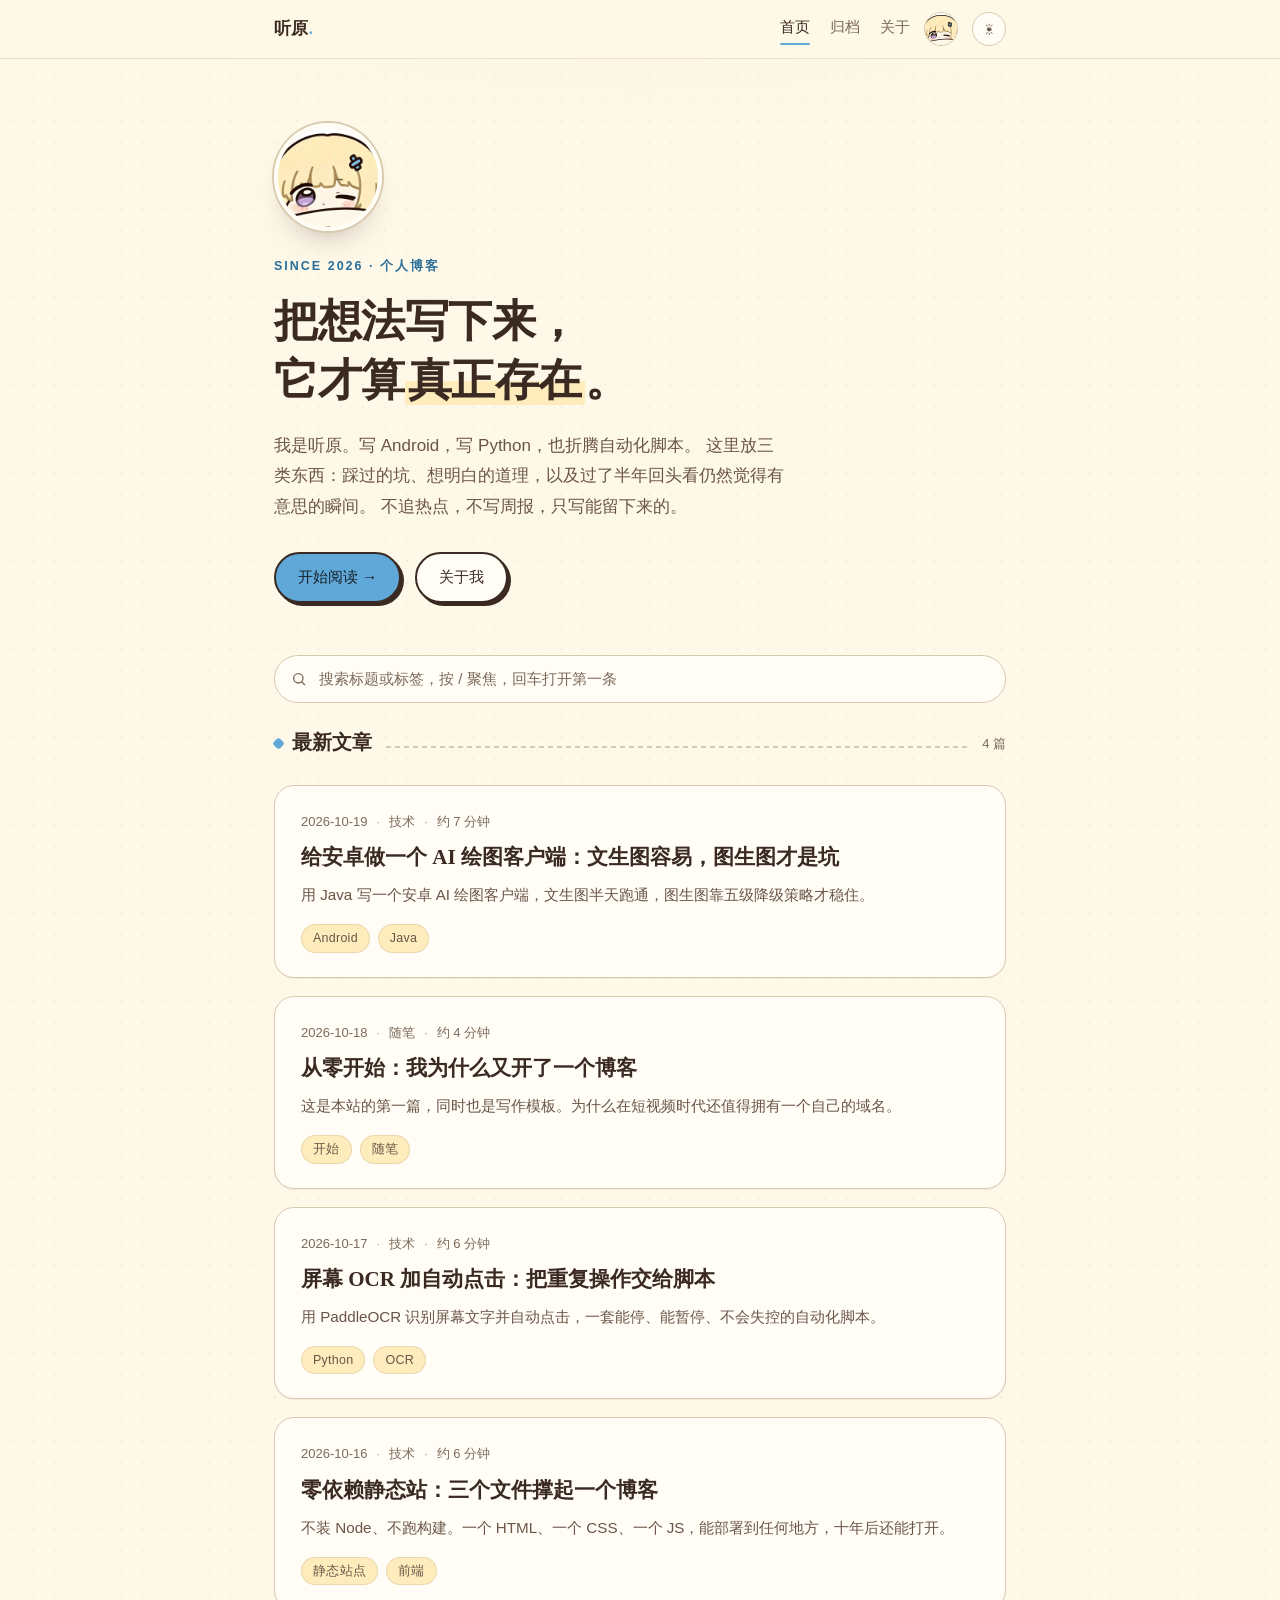
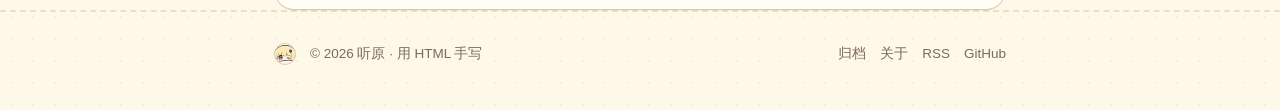
==== index.html @ a39053a0 "init blog: 静态博客 + 工具链" ====
<!DOCTYPE html>
<html lang="zh-CN" data-theme="light">
<head>
<meta charset="UTF-8">
<meta name="viewport" content="width=device-width, initial-scale=1">
<meta name="theme-color" content="#FEF8E8" id="theme-color">
<meta name="author" content="听原">
<script>/* 首屏前应用主题，避免深色模式闪白 */
(function(){try{var t=localStorage.getItem('yg-blog-theme')||(window.matchMedia('(prefers-color-scheme: dark)').matches?'dark':'light');document.documentElement.setAttribute('data-theme',t);}catch(e){}})();
</script>
<title>听原的博客 · 记录那些值得写下来的东西</title>
<meta name="description" content="听原的个人博客，写 Android、Python 与自动化，也写想明白的道理。">
<link rel="icon" href="assets/img/favicon.png" type="image/png">
<!-- Open Graph / 社交分享预览 -->
<meta property="og:type" content="website">
<meta property="og:site_name" content="听原的博客">
<meta property="og:title" content="听原的博客 · 记录那些值得写下来的东西">
<meta property="og:description" content="听原的个人博客，写 Android、Python 与自动化，也写想明白的道理。">
<meta property="og:url" content="https://wqxapi.loc.cc/">
<meta property="og:image" content="https://wqxapi.loc.cc/assets/img/og-cover.png">
<meta property="og:image:width" content="1200">
<meta property="og:image:height" content="630">
<meta property="og:image:alt" content="听原的博客 · 奶油底色上的手写博客封面">
<meta property="og:locale" content="zh_CN">
<meta name="twitter:card" content="summary_large_image">
<meta name="twitter:title" content="听原的博客 · 记录那些值得写下来的东西">
<meta name="twitter:description" content="听原的个人博客，写 Android、Python 与自动化，也写想明白的道理。">
<meta name="twitter:image" content="https://wqxapi.loc.cc/assets/img/og-cover.png">
<link rel="alternate" type="application/rss+xml" title="听原的博客" href="https://wqxapi.loc.cc/feed.xml">
<link rel="canonical" href="https://wqxapi.loc.cc/">
<link rel="stylesheet" href="assets/style.css">
<script type="application/ld+json">
{
  "@context": "https://schema.org",
  "@type": "Blog",
  "name": "听原的博客",
  "url": "https://wqxapi.loc.cc/",
  "description": "听原的个人博客，写 Android、Python 与自动化，也写想明白的道理。",
  "inLanguage": "zh-CN",
  "image": "https://wqxapi.loc.cc/assets/img/og-cover.png",
  "author": {
    "@type": "Person",
    "name": "听原",
    "url": "https://github.com/Wenquxing884"
  }
}
</script>
</head>
<body>
<a class="skip-link" href="#main">跳到正文</a>
<div class="progress" aria-hidden="true"></div>

<nav class="nav">
  <div class="nav-inner">
    <a class="brand" href="index.html"><span class="brand-name">听原<i>.</i></span></a>
    <div class="nav-links">
      <a href="index.html" aria-current="page">首页</a>
      <a href="archive.html">归档</a>
      <a href="about.html">关于</a>
    </div>
    <a class="nav-avatar" href="about.html" aria-label="关于我">
      <img src="assets/img/avatar.webp" alt="" width="34" height="34">
    </a>
    <button class="theme-btn" type="button" aria-label="切换主题">☀</button>
  </div>
</nav>

<main class="wrap" id="main">
  <header class="hero">
    <img class="hero-avatar" src="assets/img/avatar.webp"
         alt="Q 版金发女孩从印着小熊的米色被子里探出头，露出紫色大眼睛和脸颊腮红，头上别着蓝色十字发夹"
         width="108" height="108">
    <p class="eyebrow">Since 2026 · 个人博客</p>
    <h1>把想法写下来，<br>它才算<em>真正存在</em>。</h1>
    <p class="lede">
      我是听原。写 Android，写 Python，也折腾自动化脚本。
      这里放三类东西：踩过的坑、想明白的道理，以及过了半年回头看仍然觉得有意思的瞬间。
      不追热点，不写周报，只写能留下来的。
    </p>
    <div class="hero-actions">
      <a class="btn" href="#posts">开始阅读 →</a>
      <a class="btn ghost" href="about.html">关于我</a>
    </div>
  </header>

  <div class="search" role="search">
    <svg class="icon" viewBox="0 0 24 24" width="16" height="16" fill="none" stroke="currentColor" stroke-width="2" stroke-linecap="round" aria-hidden="true"><circle cx="11" cy="11" r="7"/><path d="M20.5 20.5 16 16"/></svg>
    <input type="search" placeholder="搜索标题或标签，按 / 聚焦，回车打开第一条" data-search aria-label="搜索文章">
    <span class="hint" data-search-note aria-live="polite"></span>
  </div>
  <p class="search-empty" data-search-empty hidden>没有匹配的文章，换个词试试。</p>

  <div class="section-head">
    <h2>最新文章</h2>
    <div class="rule"></div>
    <span class="count">4 篇</span>
  </div>

  <section id="posts">
        <div class="post-list">

      <a class="card" href="posts/android-ai-image-studio.html">
        <div class="card-meta">
          <time datetime="2026-10-19">2026-10-19</time>
          <span class="dot">·</span><span>技术</span>
          <span class="dot">·</span><span>约 7 分钟</span>
        </div>
        <h3>给安卓做一个 AI 绘图客户端：文生图容易，图生图才是坑</h3>
        <p>用 Java 写一个安卓 AI 绘图客户端，文生图半天跑通，图生图靠五级降级策略才稳住。</p>
        <div class="tags"><span class="tag">Android</span><span class="tag">Java</span></div>
      </a>

      <a class="card" href="posts/hello-world.html">
        <div class="card-meta">
          <time datetime="2026-10-18">2026-10-18</time>
          <span class="dot">·</span><span>随笔</span>
          <span class="dot">·</span><span>约 4 分钟</span>
        </div>
        <h3>从零开始：我为什么又开了一个博客</h3>
        <p>这是本站的第一篇，同时也是写作模板。为什么在短视频时代还值得拥有一个自己的域名。</p>
        <div class="tags"><span class="tag">开始</span><span class="tag">随笔</span></div>
      </a>

      <a class="card" href="posts/text-recognition-clicker.html">
        <div class="card-meta">
          <time datetime="2026-10-17">2026-10-17</time>
          <span class="dot">·</span><span>技术</span>
          <span class="dot">·</span><span>约 6 分钟</span>
        </div>
        <h3>屏幕 OCR 加自动点击：把重复操作交给脚本</h3>
        <p>用 PaddleOCR 识别屏幕文字并自动点击，一套能停、能暂停、不会失控的自动化脚本。</p>
        <div class="tags"><span class="tag">Python</span><span class="tag">OCR</span></div>
      </a>

      <a class="card" href="posts/build-with-zero-deps.html">
        <div class="card-meta">
          <time datetime="2026-10-16">2026-10-16</time>
          <span class="dot">·</span><span>技术</span>
          <span class="dot">·</span><span>约 6 分钟</span>
        </div>
        <h3>零依赖静态站：三个文件撑起一个博客</h3>
        <p>不装 Node、不跑构建。一个 HTML、一个 CSS、一个 JS，能部署到任何地方，十年后还能打开。</p>
        <div class="tags"><span class="tag">静态站点</span><span class="tag">前端</span></div>
      </a>

    </div>
  </section>
</main>

<footer>
  <div class="foot-inner">
    <img class="foot-avatar" src="assets/img/avatar.webp" alt="" width="22" height="22" loading="lazy" decoding="async">
    <span>© 2026 听原 · 用 HTML 手写</span>
    <span class="spacer"></span>
    <a href="archive.html">归档</a>
    <a href="about.html">关于</a>
    <a href="feed.xml">RSS</a>
    <a href="https://github.com/Wenquxing884" target="_blank" rel="noopener">GitHub</a>
  </div>
</footer>

<button class="to-top" type="button" aria-label="回到顶部">↑</button>
<script src="assets/main.js"></script>
</body>
</html>
---- assets/style.css ----
/* ===========================================================
   YG 的个人博客 · 单文件样式表
   视觉语言：奶油底色 / 深棕描边 / 圆润胶囊 / 手绘硬阴影
   配色取自头像插画（菲比啾比）
   =========================================================== */

*, *::before, *::after { box-sizing: border-box; }

:root {
  color-scheme: light;

  /* 底色与墨色 */
  --paper: #FEF8E8;
  --paper-2: #FBF0DC;
  --card: #FFFDF6;
  --ink: #3A2A22;
  --ink-soft: #6B5548;
  --muted: #7C6A5B;
  --line: #EADFCB;
  --line-strong: #D9C9AE;

  /* 强调色：发夹蓝 + 瞳孔紫 + 被子黄 + 腮红粉 */
  --accent: #5FA8D8;
  --accent-deep: #2A6E99;
  --accent-soft: #E3F0F9;
  --violet: #8E7BD0;
  --violet-soft: #EFEAFB;
  --butter: #FEECBD;
  --blush: #F5C9C2;

  --maxw: 780px;
  --radius: 20px;
  --radius-sm: 14px;
  --shadow-card: 0 1px 0 rgba(58, 42, 34, .05);
  --shadow-lift: 0 18px 34px -22px rgba(58, 42, 34, .55);

  --font-serif: "Noto Serif SC", "Source Han Serif SC", "Songti SC", SimSun, Georgia, serif;
  --font-sans: -apple-system, BlinkMacSystemFont, "Segoe UI", "PingFang SC",
    "Hiragino Sans GB", "Microsoft YaHei", sans-serif;
  --font-mono: ui-monospace, SFMono-Regular, Menlo, Consolas, monospace;
}

html[data-theme="dark"] {
  color-scheme: dark;
  --paper: #1A1613;
  --paper-2: #221D19;
  --card: #221D19;
  --ink: #F0E6D8;
  --ink-soft: #C9BBA8;
  --muted: #9C8B79;
  --line: #33291F;
  --line-strong: #4A3A2C;

  --accent: #7FBEE6;
  --accent-deep: #9CCFF0;
  --accent-soft: #1E2A33;
  --violet: #A996E8;
  --violet-soft: #241F33;
  --butter: #3A3320;
  --blush: #4A302C;

  --shadow-card: 0 1px 0 rgba(0, 0, 0, .4);
  --shadow-lift: 0 18px 34px -22px rgba(0, 0, 0, .9);
}

html { -webkit-text-size-adjust: 100%; scroll-behavior: smooth; }

body {
  margin: 0;
  color: var(--ink);
  font-family: var(--font-sans);
  font-size: 16.5px;
  line-height: 1.78;
  -webkit-font-smoothing: antialiased;
  background-color: var(--paper);
  background-image:
    radial-gradient(rgba(58, 42, 34, .045) 1px, transparent 1px),
    radial-gradient(1100px 520px at 50% -14%, var(--paper-2), transparent 72%);
  background-size: 22px 22px, auto;
  background-position: 0 0, center top;
  transition: background-color .3s ease, color .3s ease;
}

html[data-theme="dark"] body {
  background-image:
    radial-gradient(rgba(240, 230, 216, .035) 1px, transparent 1px),
    radial-gradient(1100px 520px at 50% -14%, var(--paper-2), transparent 72%);
}

a { color: inherit; text-decoration: none; }
img { max-width: 100%; display: block; height: auto; }
::selection { background: var(--butter); color: var(--ink); }

/* ---------- 阅读进度条 ---------- */
.progress {
  position: fixed; inset: 0 auto auto 0;
  height: 3px; width: 0;
  background: linear-gradient(90deg, var(--accent), var(--violet));
  z-index: 200;
  transition: width .1s linear;
  border-radius: 0 3px 3px 0;
}

/* ---------- 导航 ---------- */
.nav {
  position: sticky; top: 0; z-index: 100;
  background: var(--paper);
  border-bottom: 1.5px solid var(--line);
}
@supports (backdrop-filter: blur(8px)) {
  .nav {
    background: color-mix(in srgb, var(--paper) 82%, transparent);
    backdrop-filter: blur(14px) saturate(1.3);
  }
}
.nav-inner {
  max-width: var(--maxw);
  margin: 0 auto;
  padding: 12px 24px;
  display: flex;
  align-items: center;
  gap: 14px;
}
.brand {
  display: inline-flex;
  align-items: center;
  font-family: var(--font-serif);
  font-size: 17px;
  font-weight: 600;
  letter-spacing: .02em;
}
.brand-name i { font-style: normal; color: var(--accent); }

/* 右上角头像 */
.nav-avatar {
  flex: none;
  width: 34px; height: 34px;
  border-radius: 50%;
  border: 1.5px solid var(--line-strong);
  background: var(--card);
  overflow: hidden;
  transition: transform .25s ease, border-color .25s ease, box-shadow .25s ease;
}
.nav-avatar img { width: 100%; height: 100%; object-fit: cover; display: block; }
.nav-avatar:hover {
  border-color: var(--accent);
  transform: rotate(-8deg) scale(1.08);
  box-shadow: 0 6px 14px -8px rgba(58, 42, 34, .6);
}

.nav-links {
  display: flex; gap: 20px; margin-left: auto;
  font-size: 14.5px; color: var(--muted);
}
.nav-links a {
  position: relative;
  padding-bottom: 2px;
  transition: color .18s ease;
}
.nav-links a::after {
  content: "";
  position: absolute;
  left: 0; right: 0; bottom: -2px;
  height: 2px;
  background: var(--accent);
  border-radius: 2px;
  transform: scaleX(0);
  transform-origin: left;
  transition: transform .22s ease;
}
.nav-links a:hover { color: var(--ink); }
.nav-links a:hover::after,
.nav-links a[aria-current="page"]::after { transform: scaleX(1); }
.nav-links a[aria-current="page"] { color: var(--ink); }

.theme-btn {
  border: 1.5px solid var(--line-strong);
  background: var(--card);
  color: var(--ink-soft);
  width: 34px; height: 34px;
  border-radius: 50%;
  display: grid; place-items: center;
  cursor: pointer;
  font-size: 15px;
  line-height: 1;
  transition: border-color .2s, color .2s, transform .2s, background .2s;
}
.theme-btn:hover {
  border-color: var(--accent);
  color: var(--accent);
  transform: rotate(-16deg);
  background: var(--accent-soft);
}

/* ---------- 布局 ---------- */
.wrap { max-width: var(--maxw); margin: 0 auto; padding: 0 24px; }
main { padding-bottom: 90px; }

/* ---------- 首页 hero ---------- */
.hero { padding: 64px 0 52px; }

.hero-avatar {
  width: 108px; height: 108px;
  border-radius: 50%;
  object-fit: cover;
  border: 4px solid var(--card);
  box-shadow: 0 0 0 2px var(--line-strong), var(--shadow-lift);
  margin-bottom: 24px;
  transition: transform .3s ease;
}
.hero-avatar:hover { transform: translateY(-3px) rotate(-3deg); }

.eyebrow {
  font-size: 12.5px;
  letter-spacing: .16em;
  text-transform: uppercase;
  color: var(--accent-deep);
  margin: 0 0 16px;
  font-weight: 600;
}
.hero h1 {
  font-family: var(--font-serif);
  font-size: clamp(29px, 5.2vw, 44px);
  line-height: 1.34;
  font-weight: 600;
  margin: 0 0 20px;
  letter-spacing: -.01em;
}
.hero h1 em {
  font-style: normal;
  background: linear-gradient(transparent 52%, var(--butter) 52%);
  padding: 0 3px;
  border-radius: 2px;
}
.lede {
  font-size: 17px;
  color: var(--ink-soft);
  max-width: 54ch;
  margin: 0 0 30px;
}
.hero-actions { display: flex; flex-wrap: wrap; gap: 14px; }

/* ---------- 按钮：描边 + 硬阴影 ---------- */
.btn {
  display: inline-flex; align-items: center; gap: 8px;
  padding: 10px 22px;
  border-radius: 999px;
  font-size: 15px;
  font-weight: 500;
  border: 2px solid var(--ink);
  background: var(--accent);
  /* 深墨字压在浅蓝上（6.2:1），比白字（2.6:1）看得清，明暗两套一致 */
  color: #17222A;
  box-shadow: 3px 3px 0 var(--ink);
  transition: transform .15s ease, box-shadow .15s ease, background .15s ease;
}
.btn:hover { transform: translate(-1px, -1px); box-shadow: 5px 5px 0 var(--ink); }
.btn:active { transform: translate(2px, 2px); box-shadow: 1px 1px 0 var(--ink); }

.btn.ghost {
  background: var(--card);
  color: var(--ink);
  border-color: var(--ink);
}
.btn.ghost:hover { background: var(--butter); }

/* ---------- 区块标题 ---------- */
.section-head {
  display: flex; align-items: baseline; gap: 14px;
  margin: 8px 0 24px;
}
.section-head h2 {
  font-family: var(--font-serif);
  font-size: 20px;
  font-weight: 600;
  margin: 0;
  display: inline-flex;
  align-items: center;
  gap: 9px;
}
.section-head h2::before {
  content: "";
  width: 9px; height: 9px;
  border-radius: 3px;
  background: var(--accent);
  transform: rotate(45deg);
}
.section-head .rule {
  flex: 1;
  height: 2px;
  background-image: linear-gradient(90deg, var(--line-strong) 55%, transparent 0);
  background-size: 9px 2px;
  background-repeat: repeat-x;
}
.section-head .count {
  font-size: 13px; color: var(--muted);
  font-variant-numeric: tabular-nums;
}

/* ---------- 文章卡片 ---------- */
.post-list { display: grid; gap: 18px; }
.card {
  display: block;
  padding: 24px 26px;
  background: var(--card);
  border: 1.5px solid var(--line-strong);
  border-radius: var(--radius);
  box-shadow: var(--shadow-card);
  transition: border-color .2s ease, transform .2s ease, box-shadow .2s ease;
}
.card:hover {
  border-color: var(--accent);
  transform: translateY(-4px);
  box-shadow: var(--shadow-lift);
}
.card-meta {
  display: flex; align-items: center; gap: 9px;
  font-size: 13px; color: var(--muted);
  font-variant-numeric: tabular-nums;
  margin-bottom: 9px;
}
.card-meta .dot { opacity: .55; }
.card h3 {
  font-family: var(--font-serif);
  font-size: 21px;
  line-height: 1.45;
  font-weight: 600;
  margin: 0 0 9px;
  transition: color .2s ease;
}
.card:hover h3 { color: var(--accent-deep); }
.card p { margin: 0; color: var(--ink-soft); font-size: 15.2px; }

.tags { display: flex; flex-wrap: wrap; gap: 8px; margin-top: 16px; }
.tag {
  font-size: 12.5px;
  color: var(--ink-soft);
  background: var(--butter);
  border: 1px solid rgba(58, 42, 34, .1);
  padding: 2px 11px;
  border-radius: 999px;
  letter-spacing: .02em;
}
html[data-theme="dark"] .tag { border-color: rgba(240, 230, 216, .12); }
.tag.alt { background: var(--violet-soft); color: var(--violet); }

/* ---------- 归档 ---------- */
.year {
  font-family: var(--font-serif);
  font-size: 26px;
  color: var(--line-strong);
  margin: 42px 0 12px;
  font-weight: 600;
}
.archive-item {
  display: flex; align-items: baseline; gap: 16px;
  padding: 12px 4px;
  border-bottom: 2px dashed var(--line);
  transition: background .18s ease, padding-left .18s ease;
  border-radius: 6px;
}
.archive-item:hover { background: var(--card); padding-left: 12px; }
.archive-item time {
  font-size: 13.5px;
  color: var(--muted);
  font-variant-numeric: tabular-nums;
  flex: none;
}
.archive-item a { flex: 1; transition: color .18s; }
.archive-item a:hover { color: var(--accent-deep); }
.archive-item .arrow {
  color: var(--accent); font-size: 13px;
  opacity: 0; transition: opacity .18s, transform .18s;
}
.archive-item:hover .arrow { opacity: 1; transform: translateX(2px); }

/* ---------- 正文 ---------- */
.article-head { padding: 52px 0 30px; }
.article-head h1 {
  font-family: var(--font-serif);
  font-size: clamp(26px, 4.4vw, 37px);
  line-height: 1.42;
  font-weight: 600;
  letter-spacing: -.012em;
  margin: 0 0 18px;
}
.article-meta {
  display: flex; flex-wrap: wrap; align-items: center; gap: 10px;
  font-size: 13.5px; color: var(--muted);
}
.article-meta .dot { opacity: .55; }
.article-meta img {
  width: 22px; height: 22px;
  border-radius: 50%;
  border: 1px solid var(--line-strong);
  object-fit: cover;
}
.back {
  display: inline-flex; align-items: center; gap: 7px;
  font-size: 14px; color: var(--muted);
  margin-bottom: 22px;
  transition: color .18s, transform .18s;
}
.back:hover { color: var(--accent-deep); transform: translateX(-3px); }

.prose { font-size: 17px; }
.prose > * + * { margin-top: 1.35em; }
.prose h2 {
  font-family: var(--font-serif);
  font-size: 24px;
  line-height: 1.5;
  font-weight: 600;
  letter-spacing: -.012em;
  margin-top: 2.2em;
  padding-left: 14px;
  border-left: 4px solid var(--accent);
  border-radius: 2px;
}
.prose h3 {
  font-family: var(--font-serif);
  font-size: 19px;
  font-weight: 600;
  margin-top: 1.9em;
}
.prose p { margin-bottom: 0; }
.prose a {
  color: var(--accent-deep);
  border-bottom: 1.5px solid var(--accent-soft);
  transition: border-color .2s, background .2s;
}
.prose a:hover { border-color: var(--accent); background: var(--accent-soft); }
.prose ul, .prose ol { padding-left: 1.4em; }
.prose li + li { margin-top: .5em; }
.prose li::marker { color: var(--accent); }
.prose blockquote {
  margin: 1.7em 0;
  padding: 16px 20px;
  border-left: 4px solid var(--butter);
  border-radius: 0 var(--radius-sm) var(--radius-sm) 0;
  background: var(--paper-2);
  color: var(--ink-soft);
  font-family: var(--font-serif);
  font-size: 17.5px;
}
.prose blockquote p { margin: 0; }
.prose code {
  font-family: var(--font-mono);
  font-size: .88em;
  background: var(--paper-2);
  padding: .16em .42em;
  border-radius: 6px;
  border: 1px solid var(--line);
}
.prose pre {
  background: var(--card);
  border: 1.5px solid var(--line-strong);
  border-radius: var(--radius-sm);
  padding: 18px 20px;
  padding-right: 68px; /* 给右上角复制按钮留位，长行滚动时不会压在按钮下 */
  overflow-x: auto;
  font-size: 14px;
  line-height: 1.65;
}
.prose pre code { background: none; border: 0; padding: 0; font-size: inherit; }
.prose hr {
  border: 0;
  border-top: 2px dashed var(--line-strong);
  margin: 2.6em 0;
}
.prose img {
  margin: 1.8em auto;
  border-radius: var(--radius-sm);
  border: 1.5px solid var(--line-strong);
}
.prose figcaption, .prose .caption {
  text-align: center;
  font-size: 13.5px;
  color: var(--muted);
  margin-top: -1em;
}
.prose table {
  width: 100%;
  border-collapse: collapse;
  font-size: 15px;
  border: 1.5px solid var(--line-strong);
  border-radius: var(--radius-sm);
  overflow: hidden;
}
.prose th, .prose td {
  padding: 9px 12px;
  border-bottom: 1px solid var(--line);
  text-align: left;
}
.prose th { font-weight: 600; color: var(--ink-soft); background: var(--paper-2); }

/* ---------- 文末 ---------- */
.article-foot {
  margin-top: 56px;
  padding-top: 24px;
  border-top: 2px dashed var(--line);
  display: flex; flex-wrap: wrap; gap: 14px; align-items: center;
  font-size: 14px; color: var(--muted);
}
.article-foot .spacer { flex: 1; }
.article-foot a { color: var(--accent-deep); }

/* ---------- 关于页 ---------- */
.about-head {
  display: flex;
  align-items: center;
  gap: 22px;
  flex-wrap: wrap;
  padding: 56px 0 12px;
}
.about-head .hero-avatar { margin-bottom: 0; }
.about-head h1 {
  font-family: var(--font-serif);
  font-size: clamp(26px, 4.4vw, 34px);
  margin: 0 0 6px;
  font-weight: 600;
}
.about-head .handle { color: var(--muted); font-size: 14px; }

.about-list { list-style: none; padding: 0; margin: 0; display: grid; gap: 2px; }
.about-list li {
  display: flex; gap: 18px;
  padding: 13px 2px;
  border-bottom: 2px dashed var(--line);
  font-size: 15.5px;
}
.about-list .k { width: 78px; flex: none; color: var(--muted); }

.repo-list { display: grid; gap: 12px; margin-top: 1.4em; }
.repo {
  display: block;
  padding: 15px 18px;
  background: var(--card);
  border: 1.5px solid var(--line-strong);
  border-radius: var(--radius-sm);
  transition: border-color .2s, transform .2s, box-shadow .2s;
}
.repo:hover {
  border-color: var(--accent);
  transform: translateY(-2px);
  box-shadow: var(--shadow-lift);
}
.repo .repo-top {
  display: flex; align-items: baseline; gap: 10px;
  margin-bottom: 4px;
}
.repo .name { font-weight: 600; font-size: 15.5px; }
.repo .lang {
  font-size: 12px;
  color: var(--accent-deep);
  background: var(--accent-soft);
  border-radius: 999px;
  padding: 1px 9px;
}
.repo .desc { margin: 0; font-size: 14px; color: var(--ink-soft); }

/* ---------- 页脚 ---------- */
footer {
  border-top: 2px dashed var(--line);
  padding: 30px 0 44px;
  font-size: 13.5px;
  color: var(--muted);
}
.foot-inner {
  max-width: var(--maxw);
  margin: 0 auto;
  padding: 0 24px;
  display: flex; flex-wrap: wrap; gap: 14px; align-items: center;
}
.foot-inner .spacer { flex: 1; }
.foot-inner a { transition: color .18s; }
.foot-inner a:hover { color: var(--accent-deep); }
.foot-avatar {
  width: 22px; height: 22px;
  border-radius: 50%;
  border: 1px solid var(--line-strong);
  object-fit: cover;
}

/* ---------- 移动端 ---------- */
@media (max-width: 640px) {
  body { font-size: 16px; }
  .nav-inner { padding: 10px 18px; gap: 12px; }
  .nav-links { gap: 14px; font-size: 13.5px; }
  .wrap, .foot-inner { padding-left: 18px; padding-right: 18px; }
  .hero { padding: 44px 0 36px; }
  .hero-avatar { width: 84px; height: 84px; margin-bottom: 20px; }
  .card { padding: 20px; }
  .card h3 { font-size: 19px; }
  .archive-item { gap: 12px; }
  .archive-item time { width: 62px; }
  .about-head { gap: 16px; padding-top: 40px; }
  .about-head .hero-avatar { width: 76px; height: 76px; }
}

@media (prefers-reduced-motion: reduce) {
  * { transition: none !important; animation: none !important; scroll-behavior: auto !important; }
}

/* ===========================================================
   可用性补充：键盘焦点 / 回到顶部 / 站内搜索
   =========================================================== */

/* 键盘导航时才显示焦点环，鼠标点击不显示 */
:where(a, button, input, summary, [tabindex]):focus-visible {
  outline: 2.5px solid var(--accent);
  outline-offset: 3px;
  border-radius: 6px;
}
.nav-avatar:focus-visible,
.theme-btn:focus-visible,
.to-top:focus-visible {
  outline-offset: 3px;
  border-radius: 50%;
}

/* 回到顶部 */
.to-top {
  position: fixed;
  right: 22px;
  bottom: 26px;
  width: 46px;
  height: 46px;
  border-radius: 50%;
  border: 2px solid var(--ink);
  background: var(--card);
  color: var(--ink);
  display: grid;
  place-items: center;
  font-size: 17px;
  line-height: 1;
  cursor: pointer;
  box-shadow: 3px 3px 0 var(--ink);
  opacity: 0;
  pointer-events: none;
  transform: translateY(10px);
  transition: opacity .25s ease, transform .25s ease, box-shadow .15s ease;
  z-index: 90;
}
.to-top.show { opacity: 1; pointer-events: auto; transform: none; }
.to-top:hover { transform: translate(-1px, -1px); box-shadow: 5px 5px 0 var(--ink); }
.to-top:active { transform: translate(2px, 2px); box-shadow: 1px 1px 0 var(--ink); }

/* 站内搜索 */
.search {
  display: flex;
  align-items: center;
  gap: 10px;
  margin: 0 0 22px;
  padding: 9px 16px;
  background: var(--card);
  border: 1.5px solid var(--line-strong);
  border-radius: 999px;
  transition: border-color .2s ease, box-shadow .2s ease;
}
.search:focus-within {
  border-color: var(--accent);
  box-shadow: 0 0 0 3px var(--accent-soft);
}
.search .icon { color: var(--muted); font-size: 15px; line-height: 1; }
.search input {
  flex: 1;
  min-width: 0;
  border: 0;
  background: none;
  outline: none;
  font: inherit;
  font-size: 15px;
  color: var(--ink);
}
.search input::placeholder { color: var(--muted); }
.search .hint {
  font-size: 12.5px;
  color: var(--muted);
  white-space: nowrap;
  font-variant-numeric: tabular-nums;
}
.search-empty {
  padding: 28px 4px;
  color: var(--muted);
  font-size: 15px;
  text-align: center;
}

@media (max-width: 640px) {
  .to-top { right: 16px; bottom: 18px; width: 42px; height: 42px; }
  .search { padding: 8px 14px; }
}

/* ===========================================================
   跳过导航 / 代码复制 / 标题锚点 / 打印
   =========================================================== */

/* 键盘用户按 Tab 第一个落点，视觉上默认隐藏 */
.skip-link {
  position: fixed;
  top: 10px;
  left: 10px;
  z-index: 300;
  padding: 9px 16px;
  border-radius: 999px;
  border: 2px solid var(--ink);
  background: var(--card);
  color: var(--ink);
  font-size: 14px;
  box-shadow: 3px 3px 0 var(--ink);
  transform: translateY(-160%);
  transition: transform .18s ease;
}
.skip-link:focus-visible { transform: none; outline-offset: 3px; }

/* 代码块容器：右上角复制按钮 */
.prose .code-block { position: relative; }
.prose .code-block pre { margin: 0; }
.copy-btn {
  position: absolute;
  top: 8px;
  right: 8px;
  padding: 3px 11px;
  font-family: var(--font-sans);
  font-size: 12.5px;
  line-height: 1.6;
  color: var(--muted);
  background: var(--paper);
  border: 1.5px solid var(--line-strong);
  border-radius: 999px;
  cursor: pointer;
  opacity: 0;
  transform: translateY(-2px);
  transition: opacity .18s ease, transform .18s ease, color .18s ease,
              border-color .18s ease, background .18s ease;
}
.code-block:hover .copy-btn,
.copy-btn:focus-visible { opacity: 1; transform: none; }
.copy-btn:hover { color: var(--accent-deep); border-color: var(--accent); background: var(--accent-soft); }
.copy-btn.ok { color: var(--accent-deep); border-color: var(--accent); opacity: 1; transform: none; }

/* 触屏没有 hover，按钮常显 */
@media (hover: none) {
  .copy-btn { opacity: 1; transform: none; }
}

/* 标题锚点：# 只在悬停 / 聚焦时出现 */
.prose h2, .prose h3 { scroll-margin-top: 84px; }
.prose h2 .anchor,
.prose h3 .anchor {
  margin-left: 8px;
  font-family: var(--font-mono);
  font-size: .72em;
  font-weight: 400;
  color: var(--line-strong);
  border: 0;
  text-decoration: none;
  opacity: 0;
  transition: opacity .18s ease, color .18s ease;
}
.prose h2:hover .anchor,
.prose h3:hover .anchor,
.prose h2 .anchor:focus-visible,
.prose h3 .anchor:focus-visible { opacity: 1; }
.prose h2 .anchor:hover,
.prose h3 .anchor:hover { color: var(--accent); background: none; }

/* 打印：只留正文 */
@media print {
  .nav, footer, .progress, .to-top, .copy-btn, .skip-link, .back, .article-foot, .hero-actions {
    display: none !important;
  }
  body {
    background: #fff !important;
    color: #000 !important;
    font-size: 12pt;
  }
  .wrap { max-width: none; padding: 0; }
  .prose a { color: #000; border-bottom: 0; }
  .prose pre { border-color: #999; white-space: pre-wrap; word-break: break-word; }
  .prose h2, .prose h3 { break-after: avoid; }
  .prose img, .prose pre, .prose table, .prose blockquote { break-inside: avoid; }
}
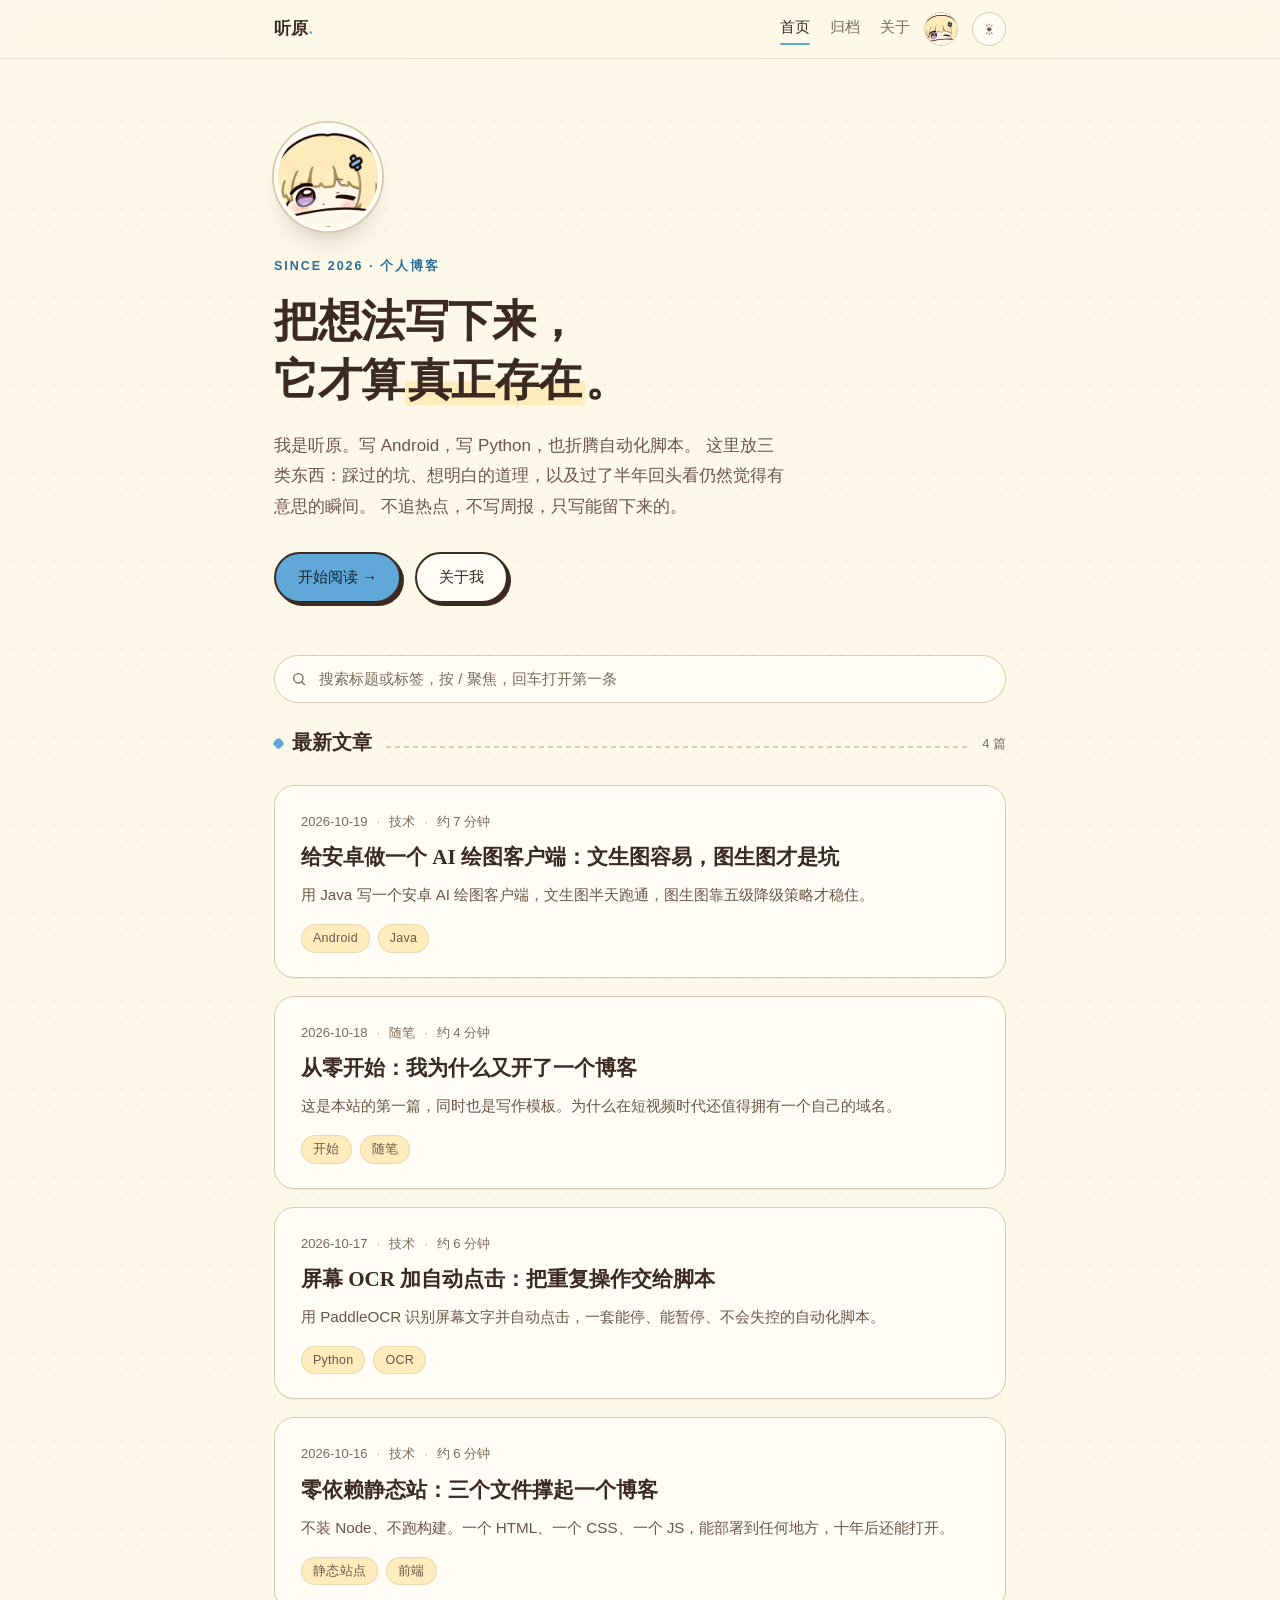
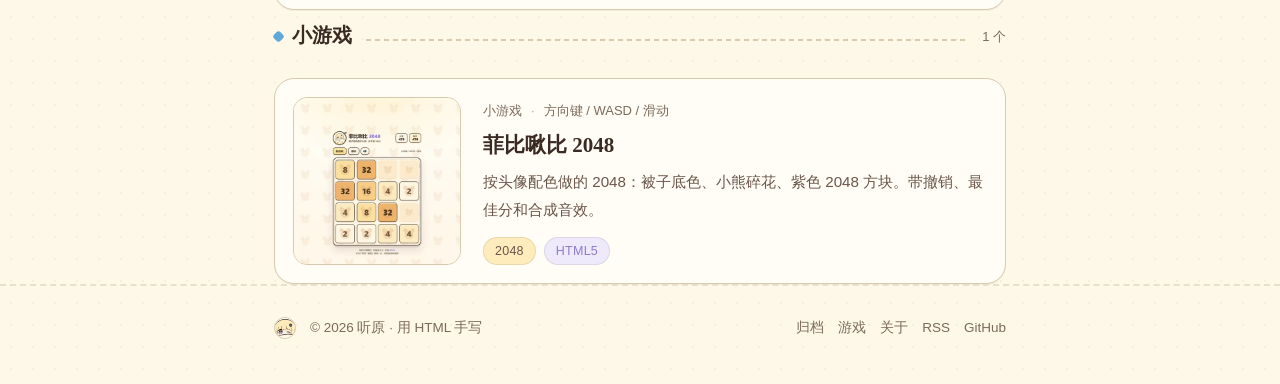
==== commit d9d04fcf: "新增小游戏：菲比啾比 2048（首页卡片 + 页脚入口 + sitemap）" ====
--- a/index.html
+++ b/index.html
@@ -145,6 +145,27 @@
 
     </div>
   </section>
+  <div class="section-head">
+    <h2>小游戏</h2>
+    <div class="rule"></div>
+    <span class="count">1 个</span>
+  </div>
+
+  <a class="game-card" href="games/phoebe-2048/">
+    <img class="game-thumb" src="games/phoebe-2048/preview-small.webp"
+         alt="菲比啾比 2048 的游戏界面：奶油底色棋盘、小熊碎花空格和紫色方块"
+         width="480" height="555" loading="lazy" decoding="async">
+    <div class="game-body">
+      <div class="card-meta">
+        <span>小游戏</span>
+        <span class="dot">·</span><span>方向键 / WASD / 滑动</span>
+      </div>
+      <h3>菲比啾比 2048</h3>
+      <p>按头像配色做的 2048：被子底色、小熊碎花、紫色 2048 方块。带撤销、最佳分和合成音效。</p>
+      <div class="tags"><span class="tag">2048</span><span class="tag alt">HTML5</span></div>
+    </div>
+  </a>
+
 </main>
 
 <footer>
@@ -153,6 +174,7 @@
     <span>© 2026 听原 · 用 HTML 手写</span>
     <span class="spacer"></span>
     <a href="archive.html">归档</a>
+    <a href="games/phoebe-2048/">游戏</a>
     <a href="about.html">关于</a>
     <a href="feed.xml">RSS</a>
     <a href="https://github.com/Wenquxing884" target="_blank" rel="noopener">GitHub</a>
--- a/assets/style.css
+++ b/assets/style.css
@@ -764,6 +764,54 @@
 .prose h3 .anchor:focus-visible { opacity: 1; }
 .prose h2 .anchor:hover,
 .prose h3 .anchor:hover { color: var(--accent); background: none; }
+
+/* ===========================================================
+   小游戏卡片
+   =========================================================== */
+.game-card {
+  display: flex;
+  gap: 22px;
+  align-items: flex-start;
+  padding: 18px;
+  background: var(--card);
+  border: 1.5px solid var(--line-strong);
+  border-radius: var(--radius);
+  box-shadow: var(--shadow-card);
+  transition: border-color .2s ease, transform .2s ease, box-shadow .2s ease;
+}
+.game-card:hover {
+  border-color: var(--accent);
+  transform: translateY(-4px);
+  box-shadow: var(--shadow-lift);
+}
+.game-thumb {
+  flex: none;
+  width: 168px;
+  height: 168px;
+  object-fit: cover;
+  object-position: top center;
+  border-radius: var(--radius-sm);
+  border: 1.5px solid var(--line-strong);
+  background: var(--paper-2);
+}
+.game-body { min-width: 0; padding-top: 2px; }
+.game-body .card-meta { margin-bottom: 8px; }
+.game-body h3 {
+  font-family: var(--font-serif);
+  font-size: 21px;
+  line-height: 1.45;
+  font-weight: 600;
+  margin: 0 0 8px;
+  transition: color .2s ease;
+}
+.game-card:hover h3 { color: var(--accent-deep); }
+.game-body p { margin: 0; color: var(--ink-soft); font-size: 15.2px; }
+.game-body .tags { margin-top: 14px; }
+
+@media (max-width: 640px) {
+  .game-card { flex-direction: column; gap: 14px; padding: 16px; }
+  .game-thumb { width: 100%; height: 190px; }
+}
 
 /* 打印：只留正文 */
 @media print {
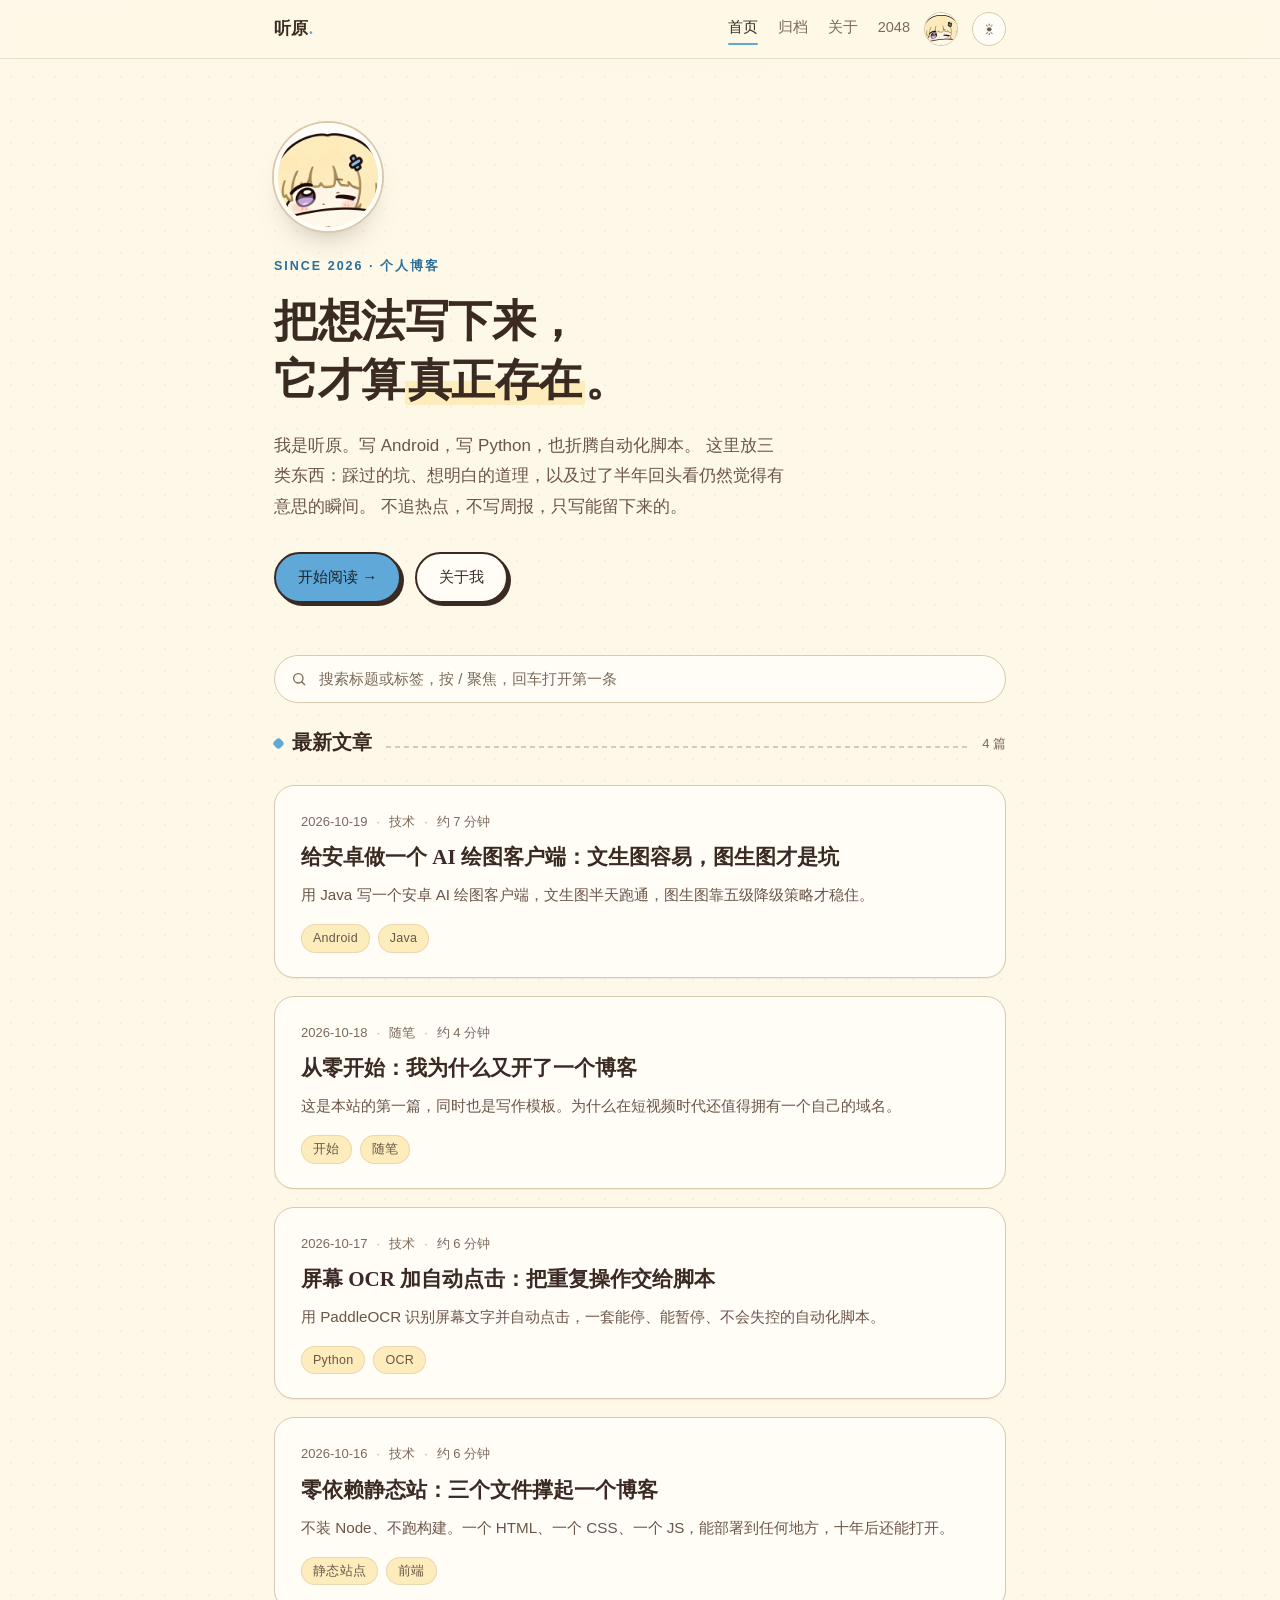
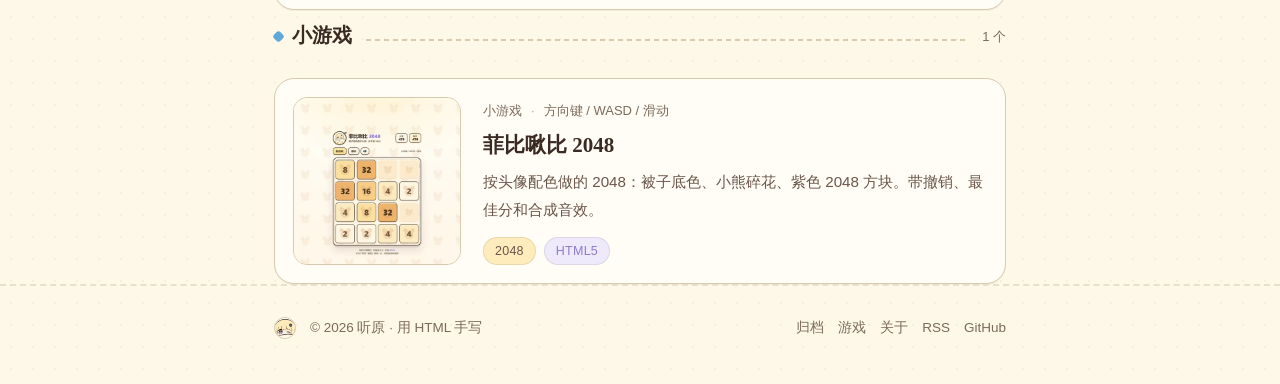
==== commit 8c8cc5d5: "导航加 2048 入口，游戏页工具栏加返回按钮，420px 以下收紧导航" ====
--- a/index.html
+++ b/index.html
@@ -57,6 +57,7 @@
       <a href="index.html" aria-current="page">首页</a>
       <a href="archive.html">归档</a>
       <a href="about.html">关于</a>
+      <a href="games/phoebe-2048/">2048</a>
     </div>
     <a class="nav-avatar" href="about.html" aria-label="关于我">
       <img src="assets/img/avatar.webp" alt="" width="34" height="34">
--- a/assets/style.css
+++ b/assets/style.css
@@ -595,6 +595,19 @@
   .archive-item time { width: 62px; }
   .about-head { gap: 16px; padding-top: 40px; }
   .about-head .hero-avatar { width: 76px; height: 76px; }
+}
+
+/* 导航有四个链接后，420px 以下开始收紧：先收间距和字号，再让头像让位 */
+@media (max-width: 420px) {
+  .nav-inner { padding: 10px 14px; gap: 10px; }
+  .nav-links { gap: 11px; font-size: 13px; }
+  .nav-links a::after { bottom: -3px; }
+  .nav-avatar { display: none; }
+  .brand { font-size: 16px; }
+}
+
+@media (max-width: 340px) {
+  .nav-links { gap: 9px; font-size: 12.5px; }
 }
 
 @media (prefers-reduced-motion: reduce) {
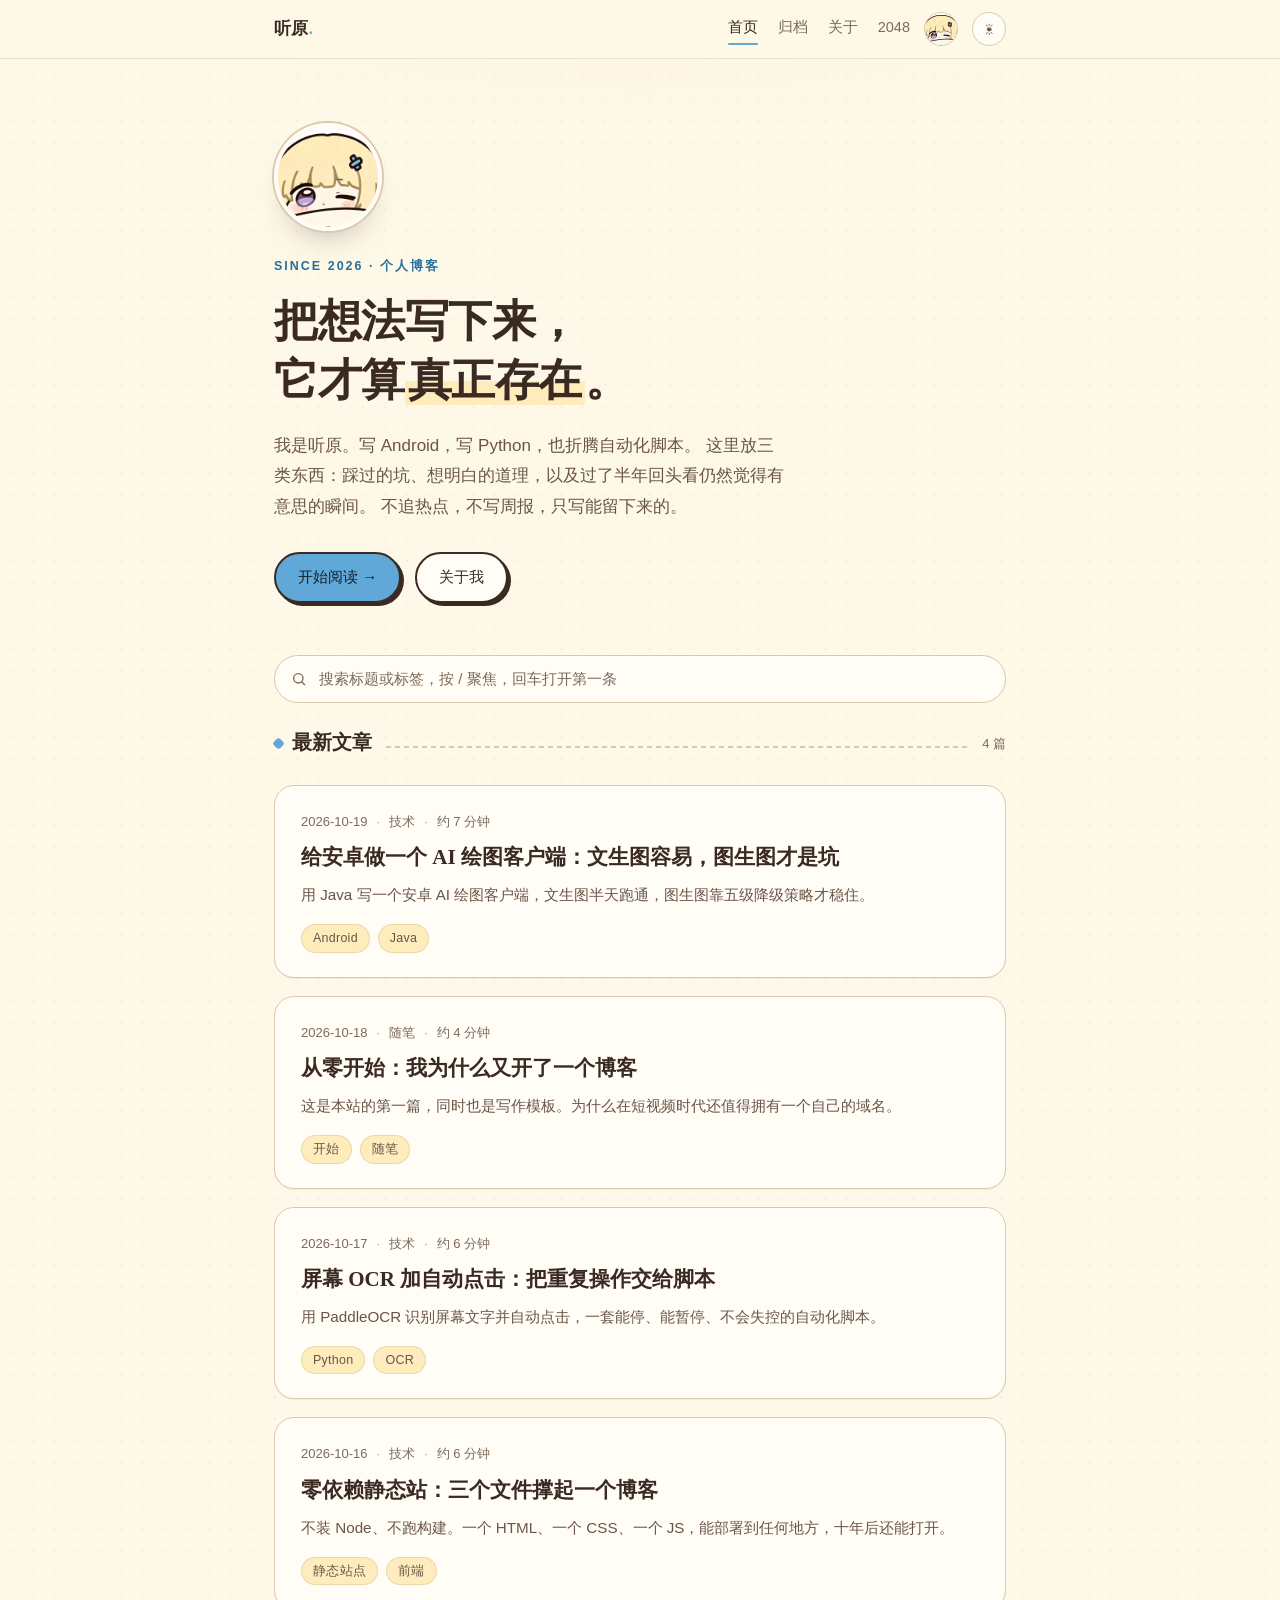
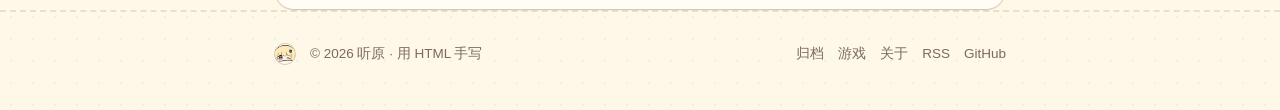
==== commit 75585f33: "首页去掉小游戏区块，入口只保留导航与页脚" ====
--- a/index.html
+++ b/index.html
@@ -146,27 +146,6 @@
 
     </div>
   </section>
-  <div class="section-head">
-    <h2>小游戏</h2>
-    <div class="rule"></div>
-    <span class="count">1 个</span>
-  </div>
-
-  <a class="game-card" href="games/phoebe-2048/">
-    <img class="game-thumb" src="games/phoebe-2048/preview-small.webp"
-         alt="菲比啾比 2048 的游戏界面：奶油底色棋盘、小熊碎花空格和紫色方块"
-         width="480" height="555" loading="lazy" decoding="async">
-    <div class="game-body">
-      <div class="card-meta">
-        <span>小游戏</span>
-        <span class="dot">·</span><span>方向键 / WASD / 滑动</span>
-      </div>
-      <h3>菲比啾比 2048</h3>
-      <p>按头像配色做的 2048：被子底色、小熊碎花、紫色 2048 方块。带撤销、最佳分和合成音效。</p>
-      <div class="tags"><span class="tag">2048</span><span class="tag alt">HTML5</span></div>
-    </div>
-  </a>
-
 </main>
 
 <footer>
--- a/assets/style.css
+++ b/assets/style.css
@@ -777,54 +777,6 @@
 .prose h3 .anchor:focus-visible { opacity: 1; }
 .prose h2 .anchor:hover,
 .prose h3 .anchor:hover { color: var(--accent); background: none; }
-
-/* ===========================================================
-   小游戏卡片
-   =========================================================== */
-.game-card {
-  display: flex;
-  gap: 22px;
-  align-items: flex-start;
-  padding: 18px;
-  background: var(--card);
-  border: 1.5px solid var(--line-strong);
-  border-radius: var(--radius);
-  box-shadow: var(--shadow-card);
-  transition: border-color .2s ease, transform .2s ease, box-shadow .2s ease;
-}
-.game-card:hover {
-  border-color: var(--accent);
-  transform: translateY(-4px);
-  box-shadow: var(--shadow-lift);
-}
-.game-thumb {
-  flex: none;
-  width: 168px;
-  height: 168px;
-  object-fit: cover;
-  object-position: top center;
-  border-radius: var(--radius-sm);
-  border: 1.5px solid var(--line-strong);
-  background: var(--paper-2);
-}
-.game-body { min-width: 0; padding-top: 2px; }
-.game-body .card-meta { margin-bottom: 8px; }
-.game-body h3 {
-  font-family: var(--font-serif);
-  font-size: 21px;
-  line-height: 1.45;
-  font-weight: 600;
-  margin: 0 0 8px;
-  transition: color .2s ease;
-}
-.game-card:hover h3 { color: var(--accent-deep); }
-.game-body p { margin: 0; color: var(--ink-soft); font-size: 15.2px; }
-.game-body .tags { margin-top: 14px; }
-
-@media (max-width: 640px) {
-  .game-card { flex-direction: column; gap: 14px; padding: 16px; }
-  .game-thumb { width: 100%; height: 190px; }
-}
 
 /* 打印：只留正文 */
 @media print {
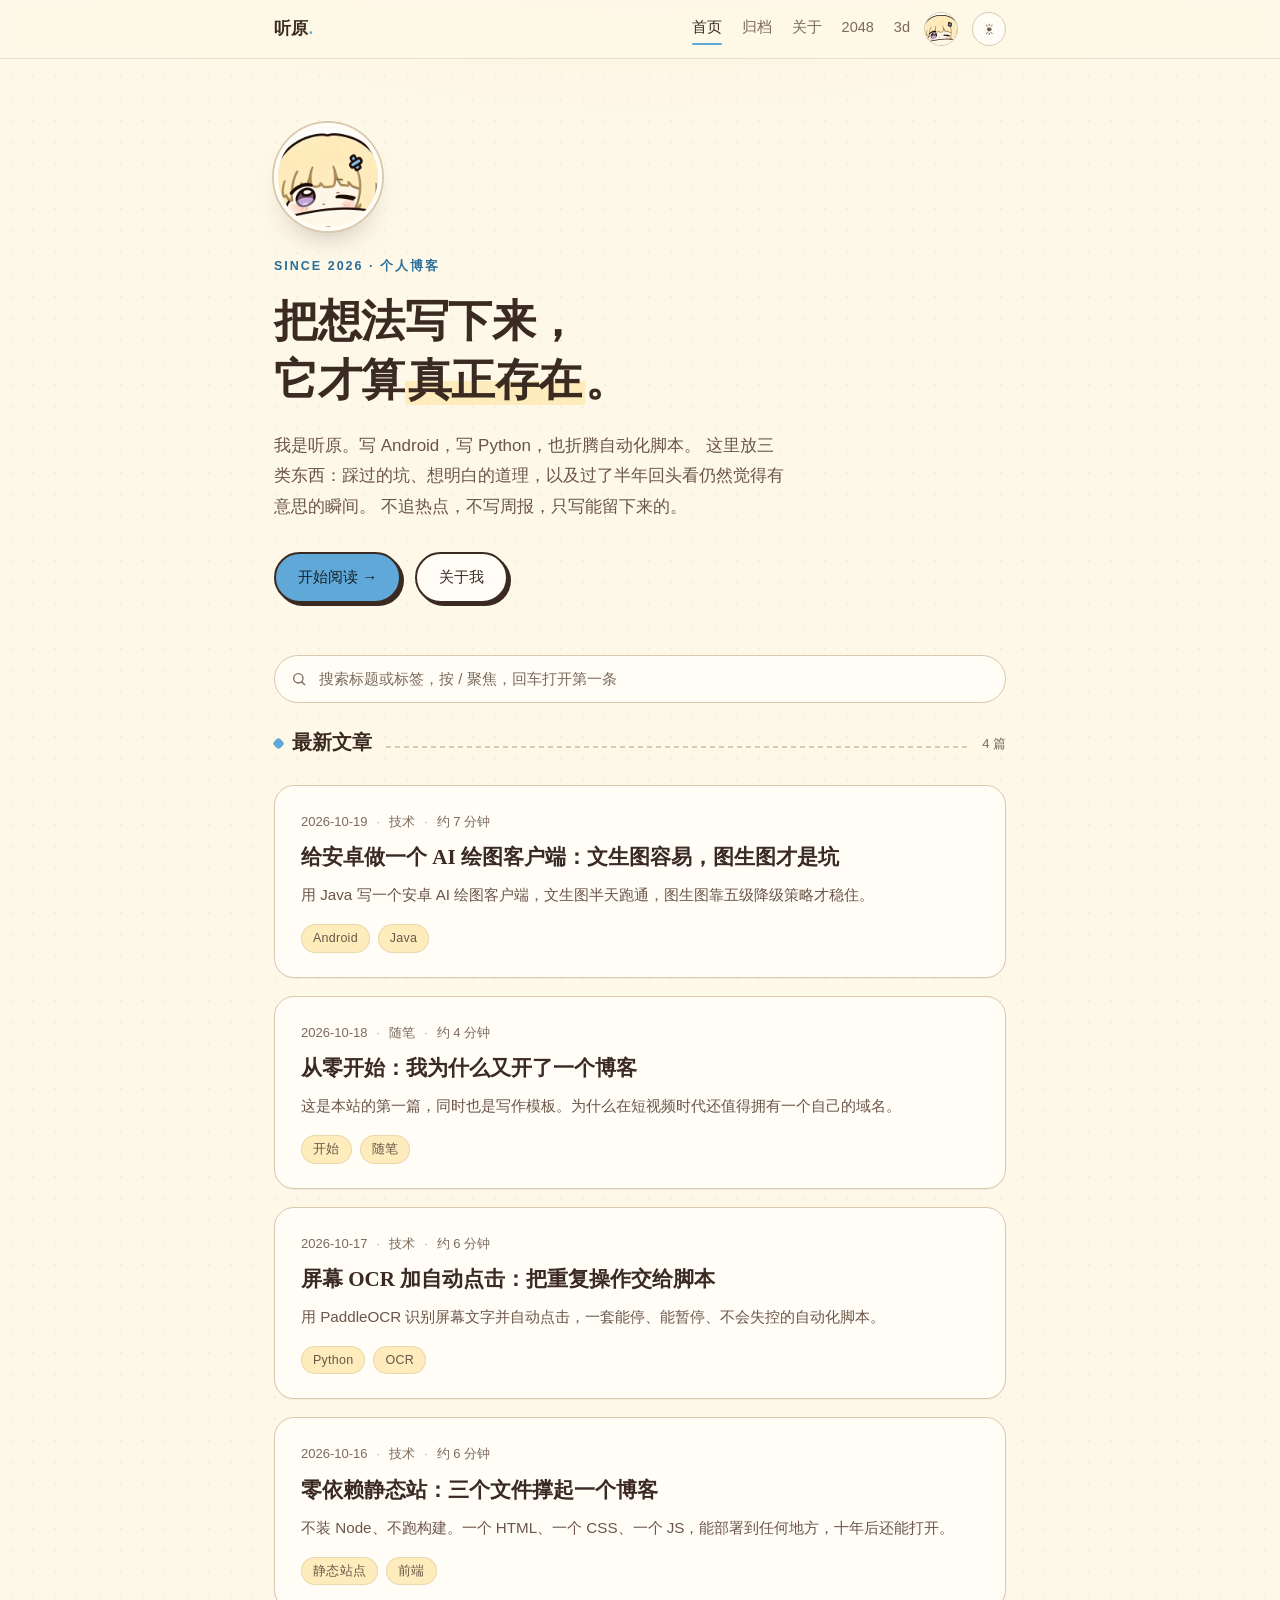
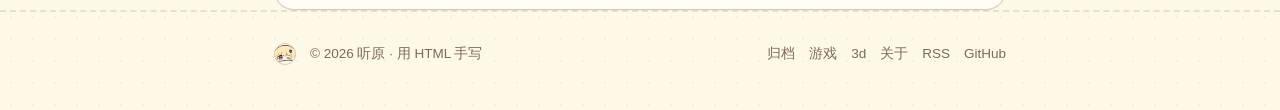
==== commit 63f9dbfa: "新增：蓝花楹街角 3D 项目页（games/jacaranda-corner） - 把 jacaranda-corner 的 Vite 构建产物（单文件 index.html，three.js 已内联" ====
--- a/index.html
+++ b/index.html
@@ -58,6 +58,7 @@
       <a href="archive.html">归档</a>
       <a href="about.html">关于</a>
       <a href="games/phoebe-2048/">2048</a>
+      <a href="games/jacaranda-corner/">3d</a>
     </div>
     <a class="nav-avatar" href="about.html" aria-label="关于我">
       <img src="assets/img/avatar.webp" alt="" width="34" height="34">
@@ -155,6 +156,7 @@
     <span class="spacer"></span>
     <a href="archive.html">归档</a>
     <a href="games/phoebe-2048/">游戏</a>
+    <a href="games/jacaranda-corner/">3d</a>
     <a href="about.html">关于</a>
     <a href="feed.xml">RSS</a>
     <a href="https://github.com/Wenquxing884" target="_blank" rel="noopener">GitHub</a>
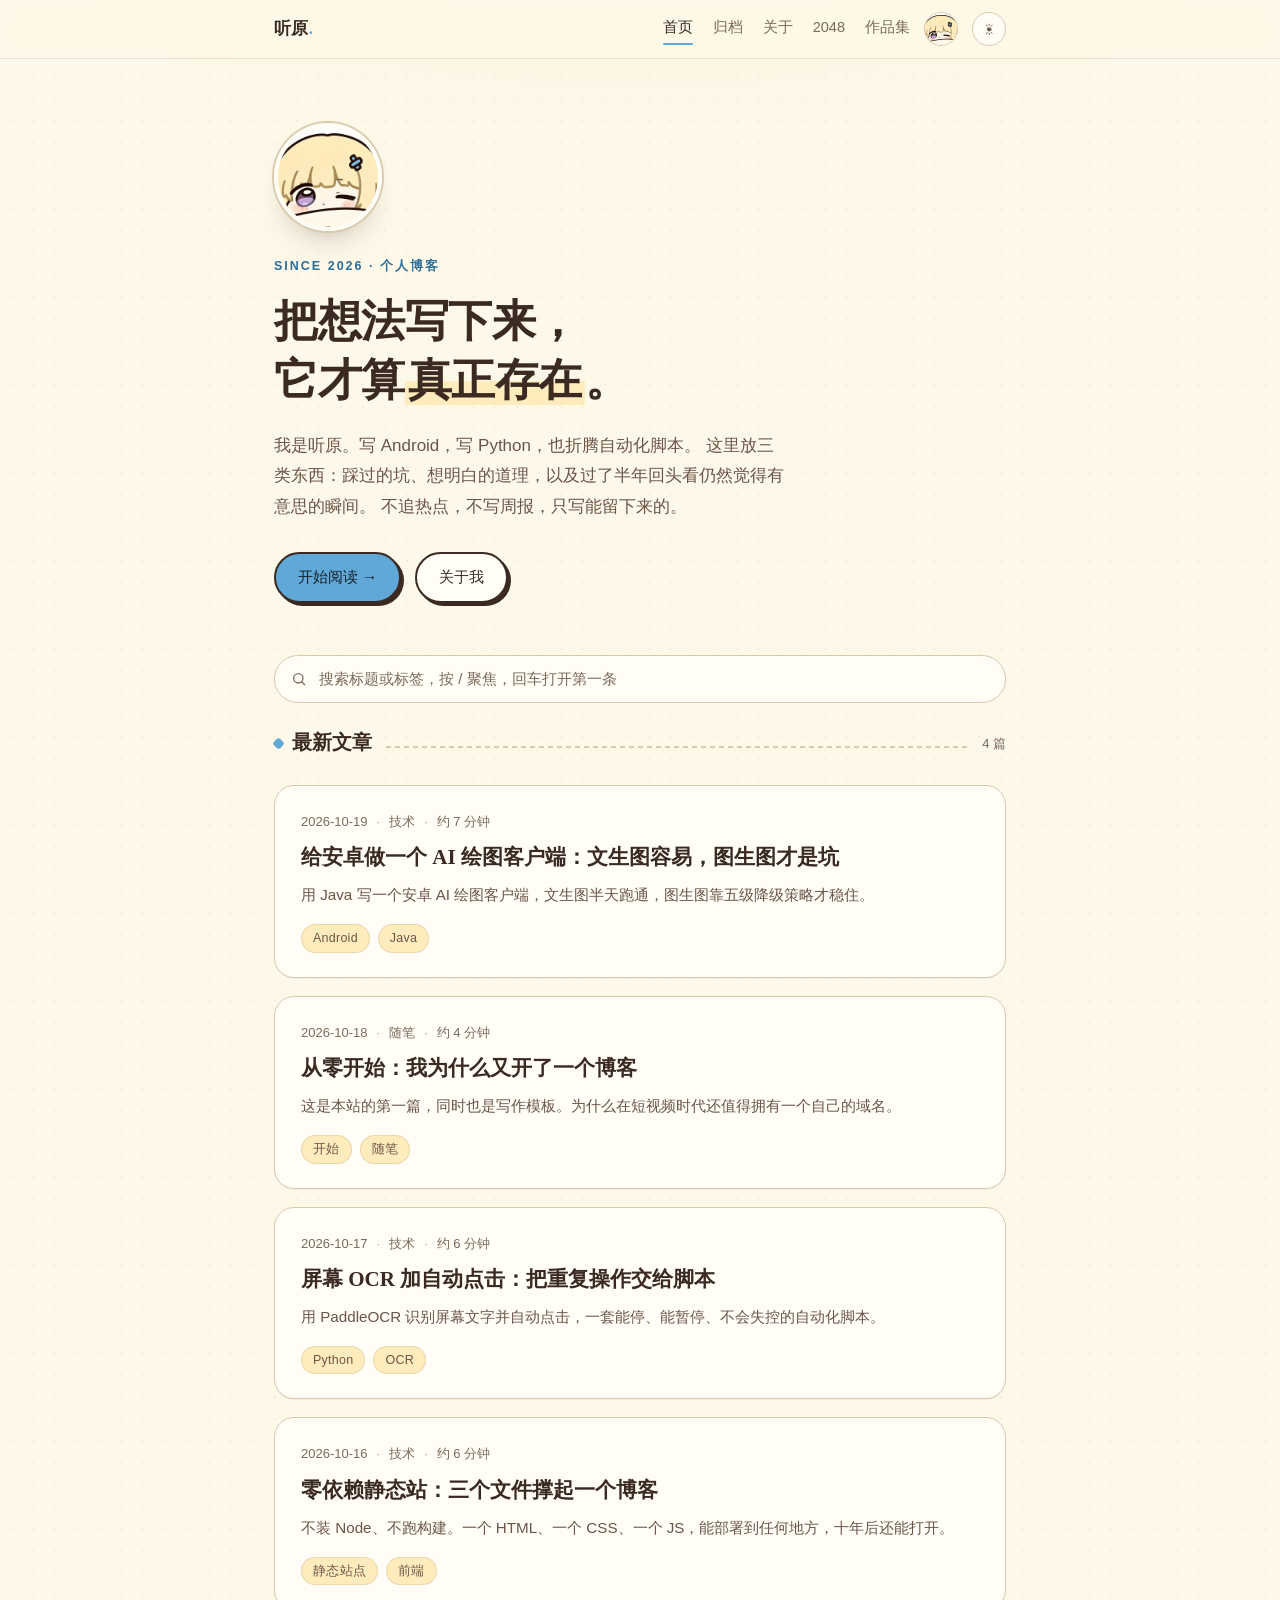
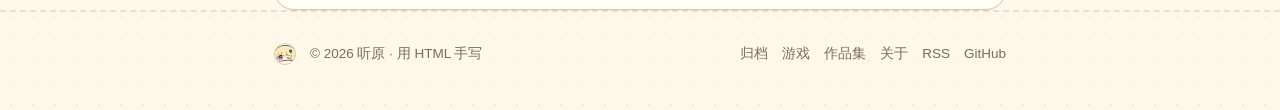
==== commit 7c926993: "Add Changan Walk to the blog portfolio" ====
--- a/index.html
+++ b/index.html
@@ -58,7 +58,7 @@
       <a href="archive.html">归档</a>
       <a href="about.html">关于</a>
       <a href="games/phoebe-2048/">2048</a>
-      <a href="games/jacaranda-corner/">3d</a>
+      <a href="3d/">作品集</a>
     </div>
     <a class="nav-avatar" href="about.html" aria-label="关于我">
       <img src="assets/img/avatar.webp" alt="" width="34" height="34">
@@ -156,7 +156,7 @@
     <span class="spacer"></span>
     <a href="archive.html">归档</a>
     <a href="games/phoebe-2048/">游戏</a>
-    <a href="games/jacaranda-corner/">3d</a>
+    <a href="3d/">作品集</a>
     <a href="about.html">关于</a>
     <a href="feed.xml">RSS</a>
     <a href="https://github.com/Wenquxing884" target="_blank" rel="noopener">GitHub</a>
